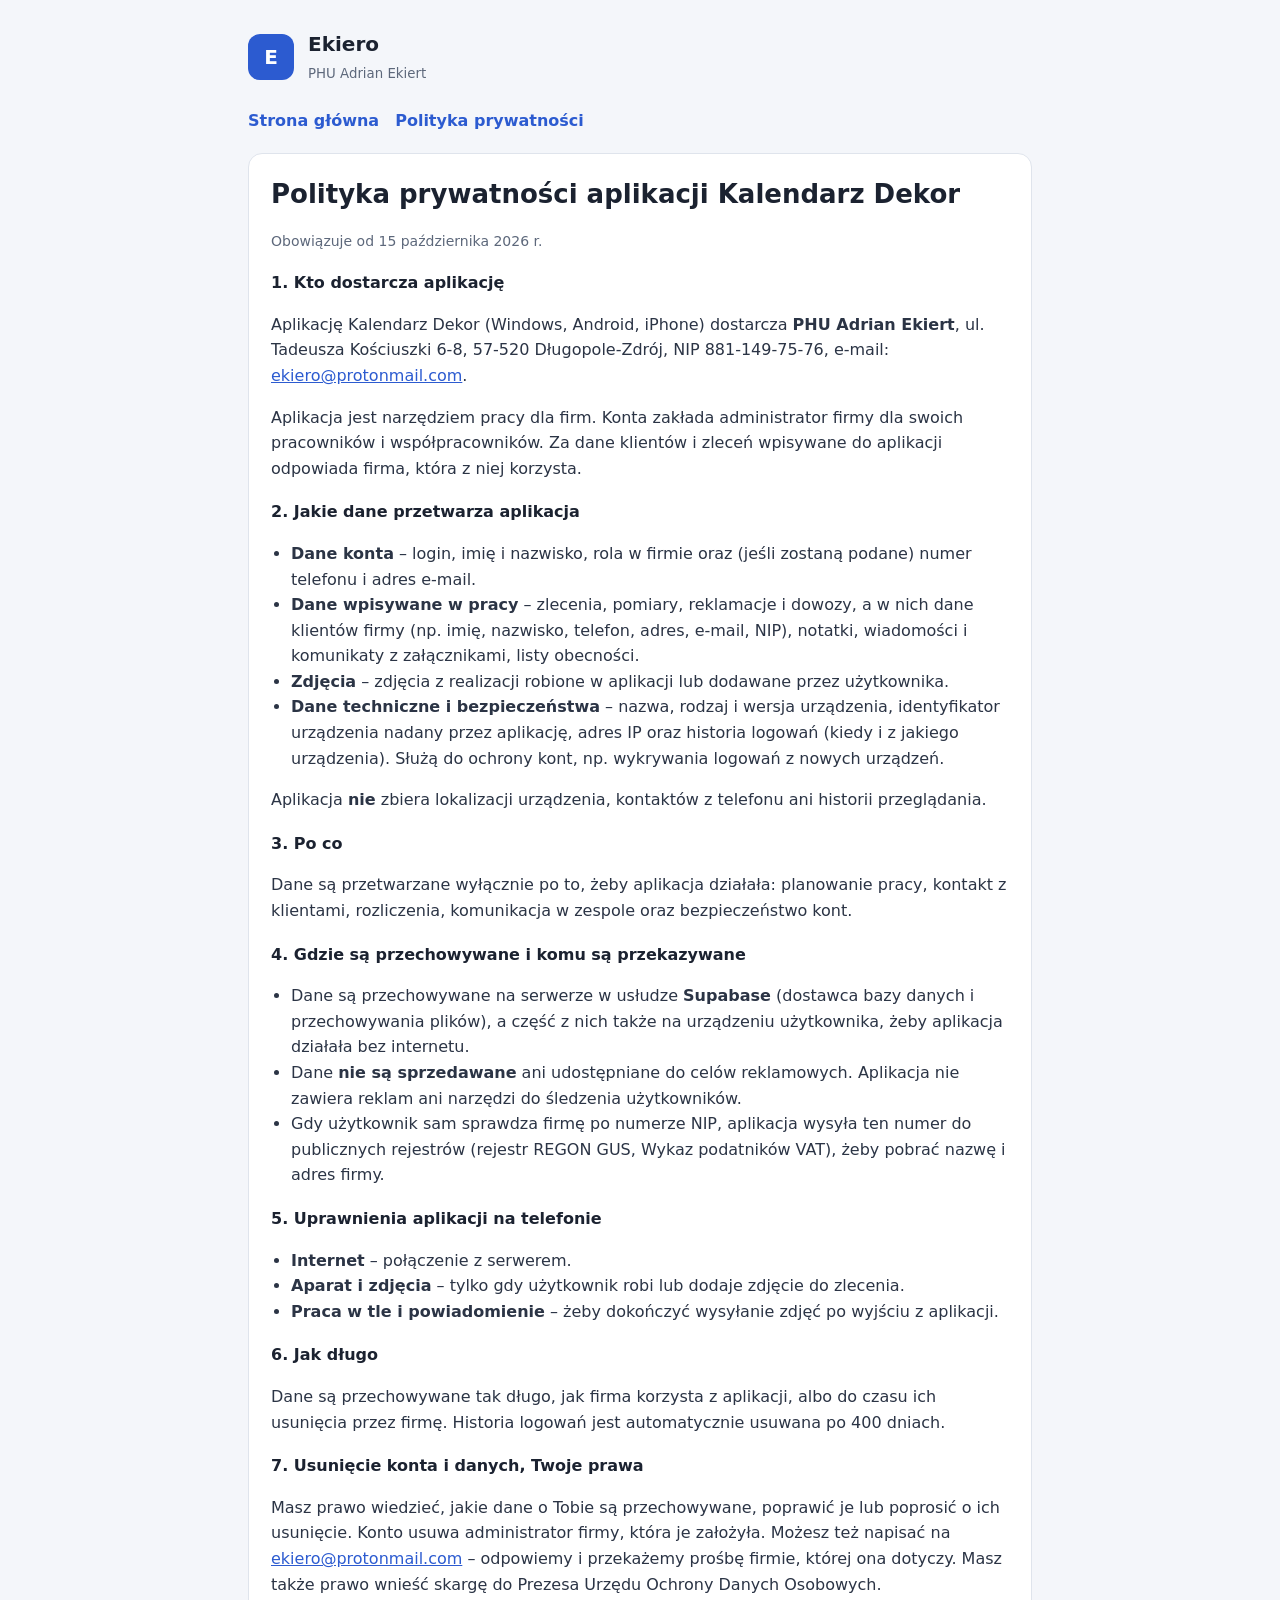
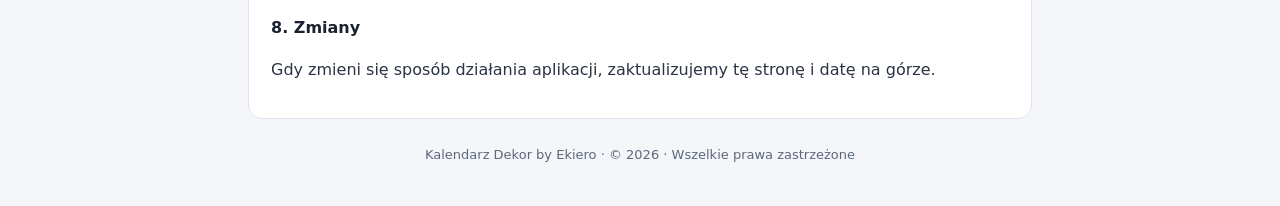
==== polityka-prywatnosci.html @ 17d17536 "Add files via upload" ====
<!doctype html>
<html lang="pl"><head><meta charset="utf-8"><meta name="viewport" content="width=device-width,initial-scale=1">
<title>Polityka prywatności – Kalendarz Dekor</title>
<link rel="stylesheet" href="style.css"></head>
<body><div class="wrap">
<header><div class="logo">E</div><div><b>Ekiero</b><small>PHU Adrian Ekiert</small></div></header>
<nav><a href="index.html">Strona główna</a><a href="polityka-prywatnosci.html">Polityka prywatności</a></nav>

<div class="card">
<h1>Polityka prywatności aplikacji Kalendarz Dekor</h1>
<p class="muted">Obowiązuje od 15 października 2026 r.</p>

<h3>1. Kto dostarcza aplikację</h3>
<p>Aplikację Kalendarz Dekor (Windows, Android, iPhone) dostarcza <b>PHU Adrian Ekiert</b>, ul. Tadeusza Kościuszki 6-8, 57-520 Długopole-Zdrój, NIP 881-149-75-76, e-mail: <a href="mailto:ekiero@protonmail.com">ekiero@protonmail.com</a>.</p>
<p>Aplikacja jest narzędziem pracy dla firm. Konta zakłada administrator firmy dla swoich pracowników i współpracowników. Za dane klientów i zleceń wpisywane do aplikacji odpowiada firma, która z niej korzysta.</p>

<h3>2. Jakie dane przetwarza aplikacja</h3>
<ul>
<li><b>Dane konta</b> – login, imię i nazwisko, rola w firmie oraz (jeśli zostaną podane) numer telefonu i adres e-mail.</li>
<li><b>Dane wpisywane w pracy</b> – zlecenia, pomiary, reklamacje i dowozy, a w nich dane klientów firmy (np. imię, nazwisko, telefon, adres, e-mail, NIP), notatki, wiadomości i komunikaty z załącznikami, listy obecności.</li>
<li><b>Zdjęcia</b> – zdjęcia z realizacji robione w aplikacji lub dodawane przez użytkownika.</li>
<li><b>Dane techniczne i bezpieczeństwa</b> – nazwa, rodzaj i wersja urządzenia, identyfikator urządzenia nadany przez aplikację, adres IP oraz historia logowań (kiedy i z jakiego urządzenia). Służą do ochrony kont, np. wykrywania logowań z nowych urządzeń.</li>
</ul>
<p>Aplikacja <b>nie</b> zbiera lokalizacji urządzenia, kontaktów z telefonu ani historii przeglądania.</p>

<h3>3. Po co</h3>
<p>Dane są przetwarzane wyłącznie po to, żeby aplikacja działała: planowanie pracy, kontakt z klientami, rozliczenia, komunikacja w zespole oraz bezpieczeństwo kont.</p>

<h3>4. Gdzie są przechowywane i komu są przekazywane</h3>
<ul>
<li>Dane są przechowywane na serwerze w usłudze <b>Supabase</b> (dostawca bazy danych i przechowywania plików), a część z nich także na urządzeniu użytkownika, żeby aplikacja działała bez internetu.</li>
<li>Dane <b>nie są sprzedawane</b> ani udostępniane do celów reklamowych. Aplikacja nie zawiera reklam ani narzędzi do śledzenia użytkowników.</li>
<li>Gdy użytkownik sam sprawdza firmę po numerze NIP, aplikacja wysyła ten numer do publicznych rejestrów (rejestr REGON GUS, Wykaz podatników VAT), żeby pobrać nazwę i adres firmy.</li>
</ul>

<h3>5. Uprawnienia aplikacji na telefonie</h3>
<ul>
<li><b>Internet</b> – połączenie z serwerem.</li>
<li><b>Aparat i zdjęcia</b> – tylko gdy użytkownik robi lub dodaje zdjęcie do zlecenia.</li>
<li><b>Praca w tle i powiadomienie</b> – żeby dokończyć wysyłanie zdjęć po wyjściu z aplikacji.</li>
</ul>

<h3>6. Jak długo</h3>
<p>Dane są przechowywane tak długo, jak firma korzysta z aplikacji, albo do czasu ich usunięcia przez firmę. Historia logowań jest automatycznie usuwana po 400 dniach.</p>

<h3>7. Usunięcie konta i danych, Twoje prawa</h3>
<p>Masz prawo wiedzieć, jakie dane o Tobie są przechowywane, poprawić je lub poprosić o ich usunięcie. Konto usuwa administrator firmy, która je założyła. Możesz też napisać na <a href="mailto:ekiero@protonmail.com">ekiero@protonmail.com</a> – odpowiemy i przekażemy prośbę firmie, której ona dotyczy. Masz także prawo wnieść skargę do Prezesa Urzędu Ochrony Danych Osobowych.</p>

<h3>8. Zmiany</h3>
<p>Gdy zmieni się sposób działania aplikacji, zaktualizujemy tę stronę i datę na górze.</p>
</div>

<footer>Kalendarz Dekor by Ekiero · © 2026 · Wszelkie prawa zastrzeżone</footer>
</div></body></html>
---- style.css ----
:root{--bg:#f4f6fa;--panel:#fff;--ink:#1b2230;--muted:#5d687b;--line:#dfe4ec;--accent:#2c5bd0;--font:system-ui,-apple-system,"Segoe UI",Roboto,sans-serif}
*{box-sizing:border-box}
body{margin:0;background:var(--bg);color:var(--ink);font:16px/1.6 var(--font)}
.wrap{max-width:820px;margin:0 auto;padding:28px 18px 40px}
header{display:flex;gap:14px;align-items:center;margin-bottom:22px}
.logo{width:46px;height:46px;border-radius:12px;background:var(--accent);color:#fff;display:grid;place-items:center;font-weight:800;font-size:20px}
header b{font-size:20px;display:block}header small{color:var(--muted)}
nav{display:flex;gap:16px;margin:0 0 20px;flex-wrap:wrap}nav a{color:var(--accent);font-weight:700;text-decoration:none}
.card{background:var(--panel);border:1px solid var(--line);border-radius:14px;padding:20px 22px;margin-bottom:16px}
h1{font-size:26px;margin:0 0 8px}h2{font-size:19px;margin:0 0 8px}h3{font-size:16px;margin:18px 0 4px}
p,li{color:#2b3445}ul{padding-left:20px}
.muted{color:var(--muted);font-size:14px}
footer{color:var(--muted);font-size:13px;margin-top:26px;text-align:center}
a{color:var(--accent)}
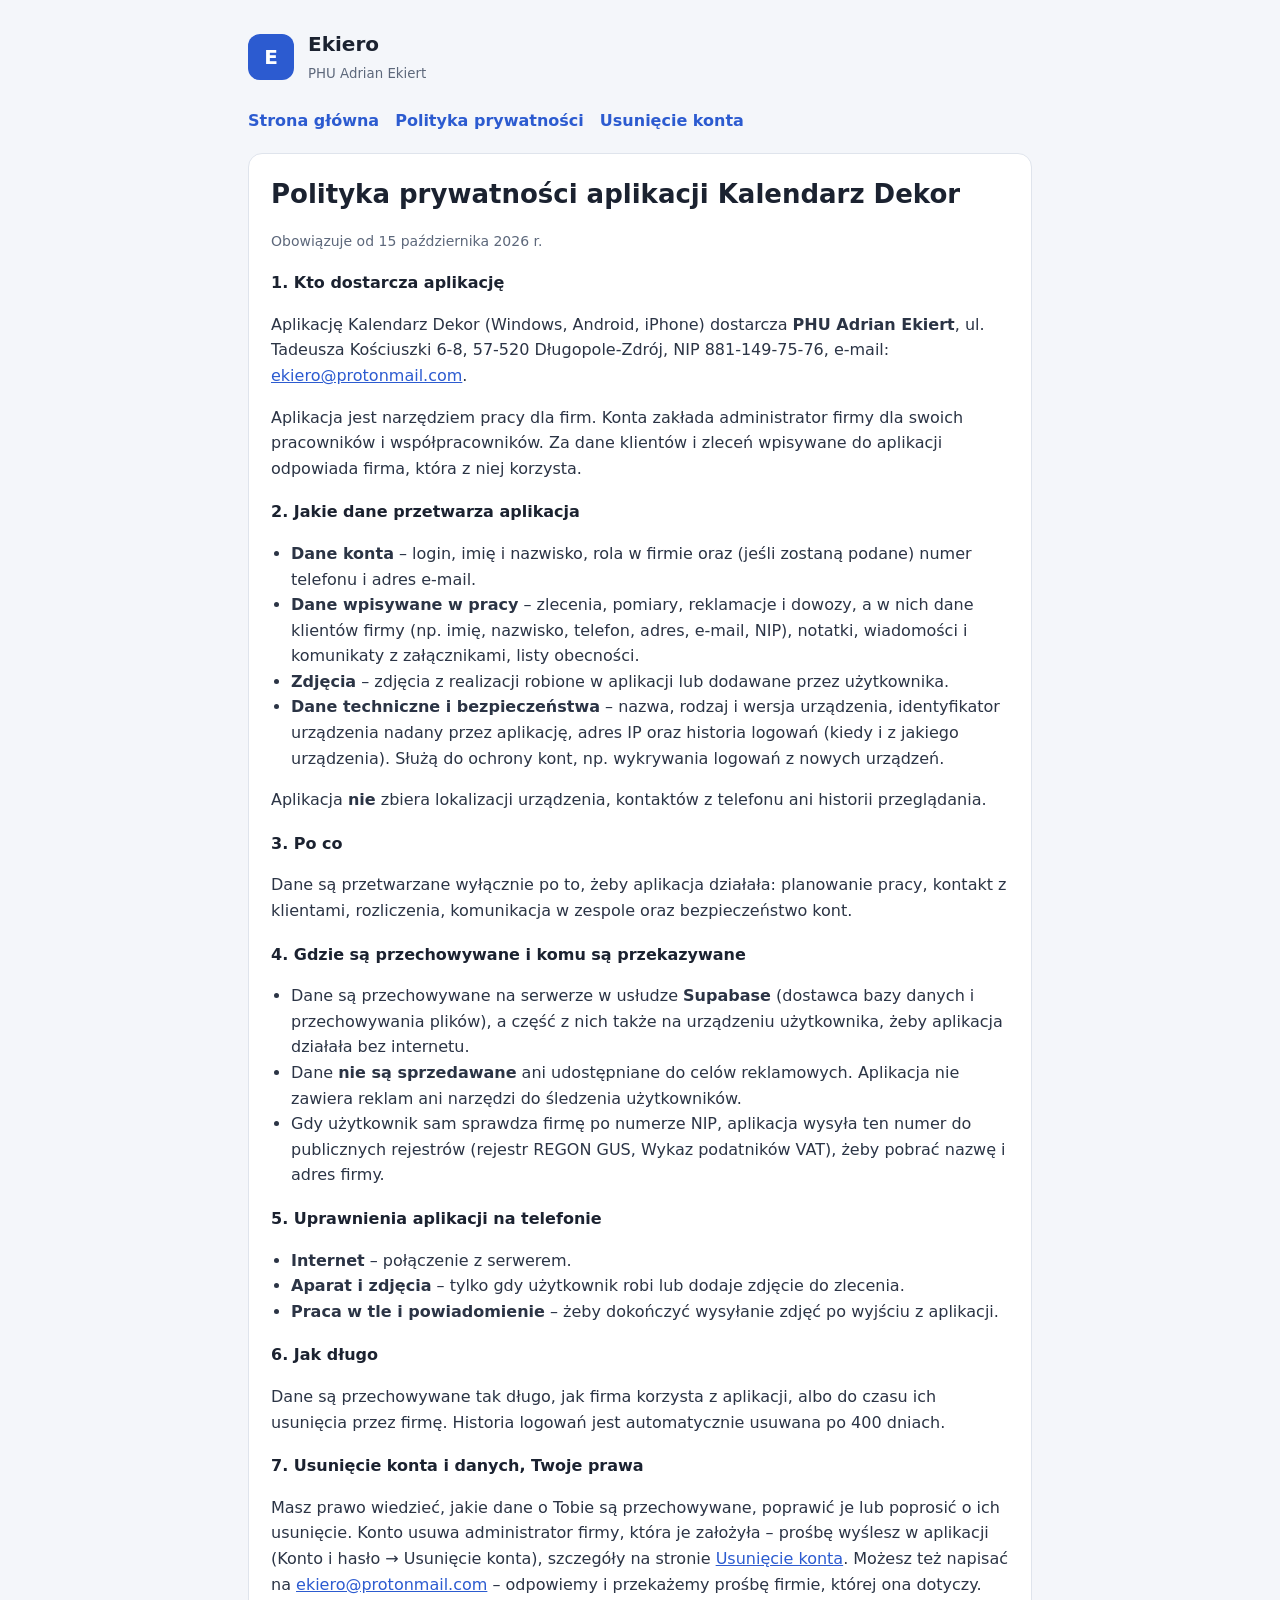
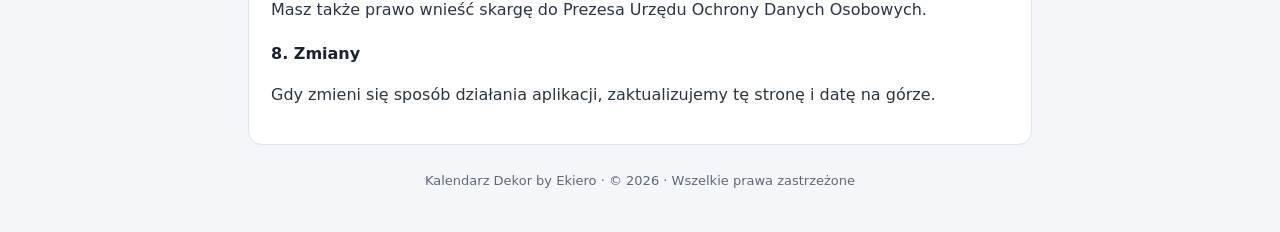
==== commit 4f0b8745: "Add files via upload" ====
--- a/polityka-prywatnosci.html
+++ b/polityka-prywatnosci.html
@@ -4,7 +4,7 @@
 <link rel="stylesheet" href="style.css"></head>
 <body><div class="wrap">
 <header><div class="logo">E</div><div><b>Ekiero</b><small>PHU Adrian Ekiert</small></div></header>
-<nav><a href="index.html">Strona główna</a><a href="polityka-prywatnosci.html">Polityka prywatności</a></nav>
+<nav><a href="index.html">Strona główna</a><a href="polityka-prywatnosci.html">Polityka prywatności</a><a href="usuwanie-konta.html">Usunięcie konta</a></nav>
 
 <div class="card">
 <h1>Polityka prywatności aplikacji Kalendarz Dekor</h1>
@@ -44,7 +44,7 @@
 <p>Dane są przechowywane tak długo, jak firma korzysta z aplikacji, albo do czasu ich usunięcia przez firmę. Historia logowań jest automatycznie usuwana po 400 dniach.</p>
 
 <h3>7. Usunięcie konta i danych, Twoje prawa</h3>
-<p>Masz prawo wiedzieć, jakie dane o Tobie są przechowywane, poprawić je lub poprosić o ich usunięcie. Konto usuwa administrator firmy, która je założyła. Możesz też napisać na <a href="mailto:ekiero@protonmail.com">ekiero@protonmail.com</a> – odpowiemy i przekażemy prośbę firmie, której ona dotyczy. Masz także prawo wnieść skargę do Prezesa Urzędu Ochrony Danych Osobowych.</p>
+<p>Masz prawo wiedzieć, jakie dane o Tobie są przechowywane, poprawić je lub poprosić o ich usunięcie. Konto usuwa administrator firmy, która je założyła – prośbę wyślesz w aplikacji (Konto i hasło → Usunięcie konta), szczegóły na stronie <a href="usuwanie-konta.html">Usunięcie konta</a>. Możesz też napisać na <a href="mailto:ekiero@protonmail.com">ekiero@protonmail.com</a> – odpowiemy i przekażemy prośbę firmie, której ona dotyczy. Masz także prawo wnieść skargę do Prezesa Urzędu Ochrony Danych Osobowych.</p>
 
 <h3>8. Zmiany</h3>
 <p>Gdy zmieni się sposób działania aplikacji, zaktualizujemy tę stronę i datę na górze.</p>
